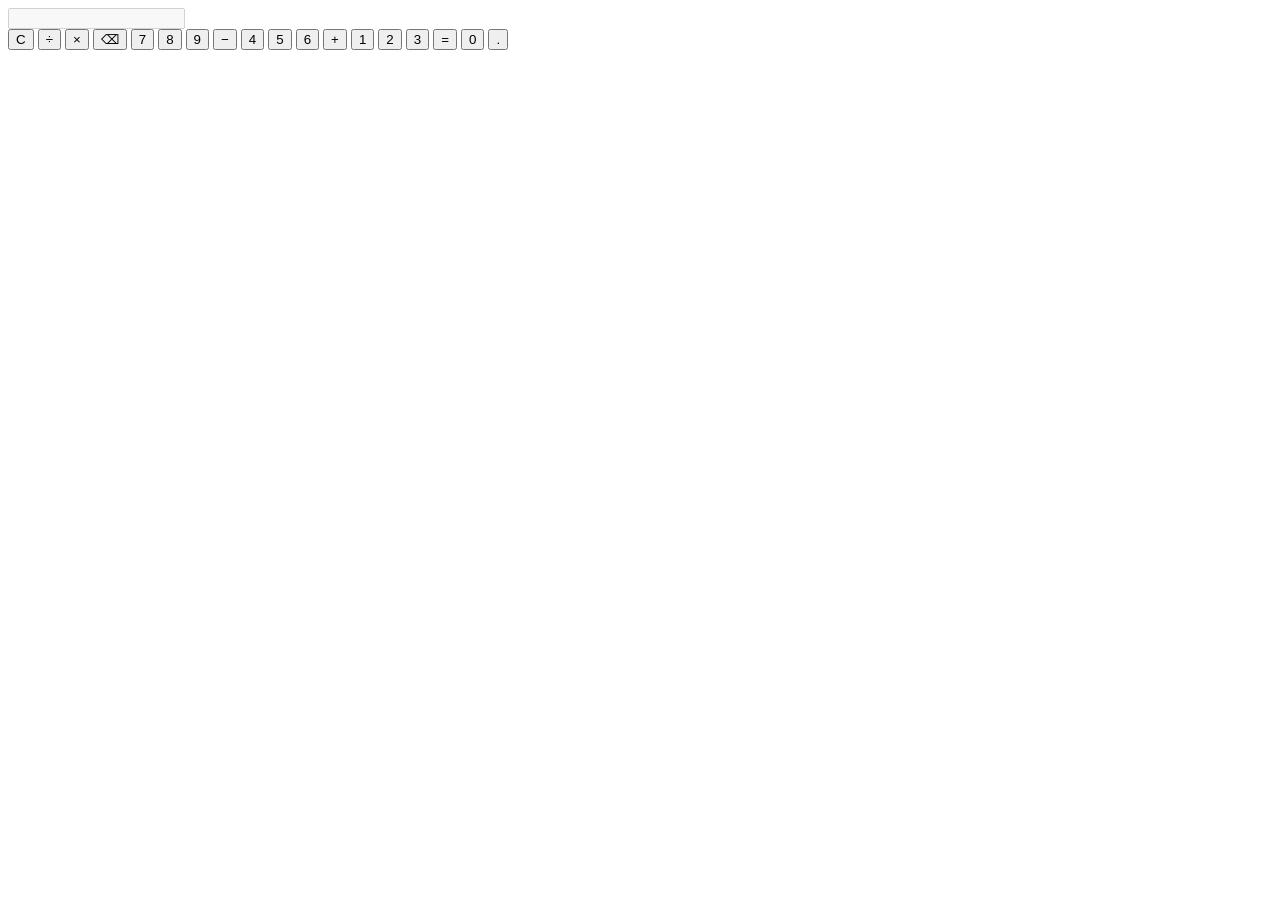
==== Calculator/index.html @ 05aeff5b "Rename index.html to Calculator/index.html" ====
<!DOCTYPE html>
<html lang="en">
<head>
  <meta charset="UTF-8">
  <title>Calculator</title>
  <link rel="stylesheet" href="style.css">
</head>
<body>

<div class="calculator">

  <input type="text" id="display" disabled>

  <div class="buttons">

    <button onclick="clearDisplay()">C</button>
    <button onclick="append('/')">÷</button>
    <button onclick="append('*')">×</button>
    <button onclick="deleteLast()">⌫</button>

    <button onclick="append('7')">7</button>
    <button onclick="append('8')">8</button>
    <button onclick="append('9')">9</button>
    <button onclick="append('-')">−</button>

    <button onclick="append('4')">4</button>
    <button onclick="append('5')">5</button>
    <button onclick="append('6')">6</button>
    <button onclick="append('+')">+</button>

    <button onclick="append('1')">1</button>
    <button onclick="append('2')">2</button>
    <button onclick="append('3')">3</button>
    <button onclick="calculate()">=</button>

    <button onclick="append('0')" class="zero">0</button>
    <button onclick="append('.')">.</button>

  </div>

</div>

<script src="script.js"></script>
</body>
</html>
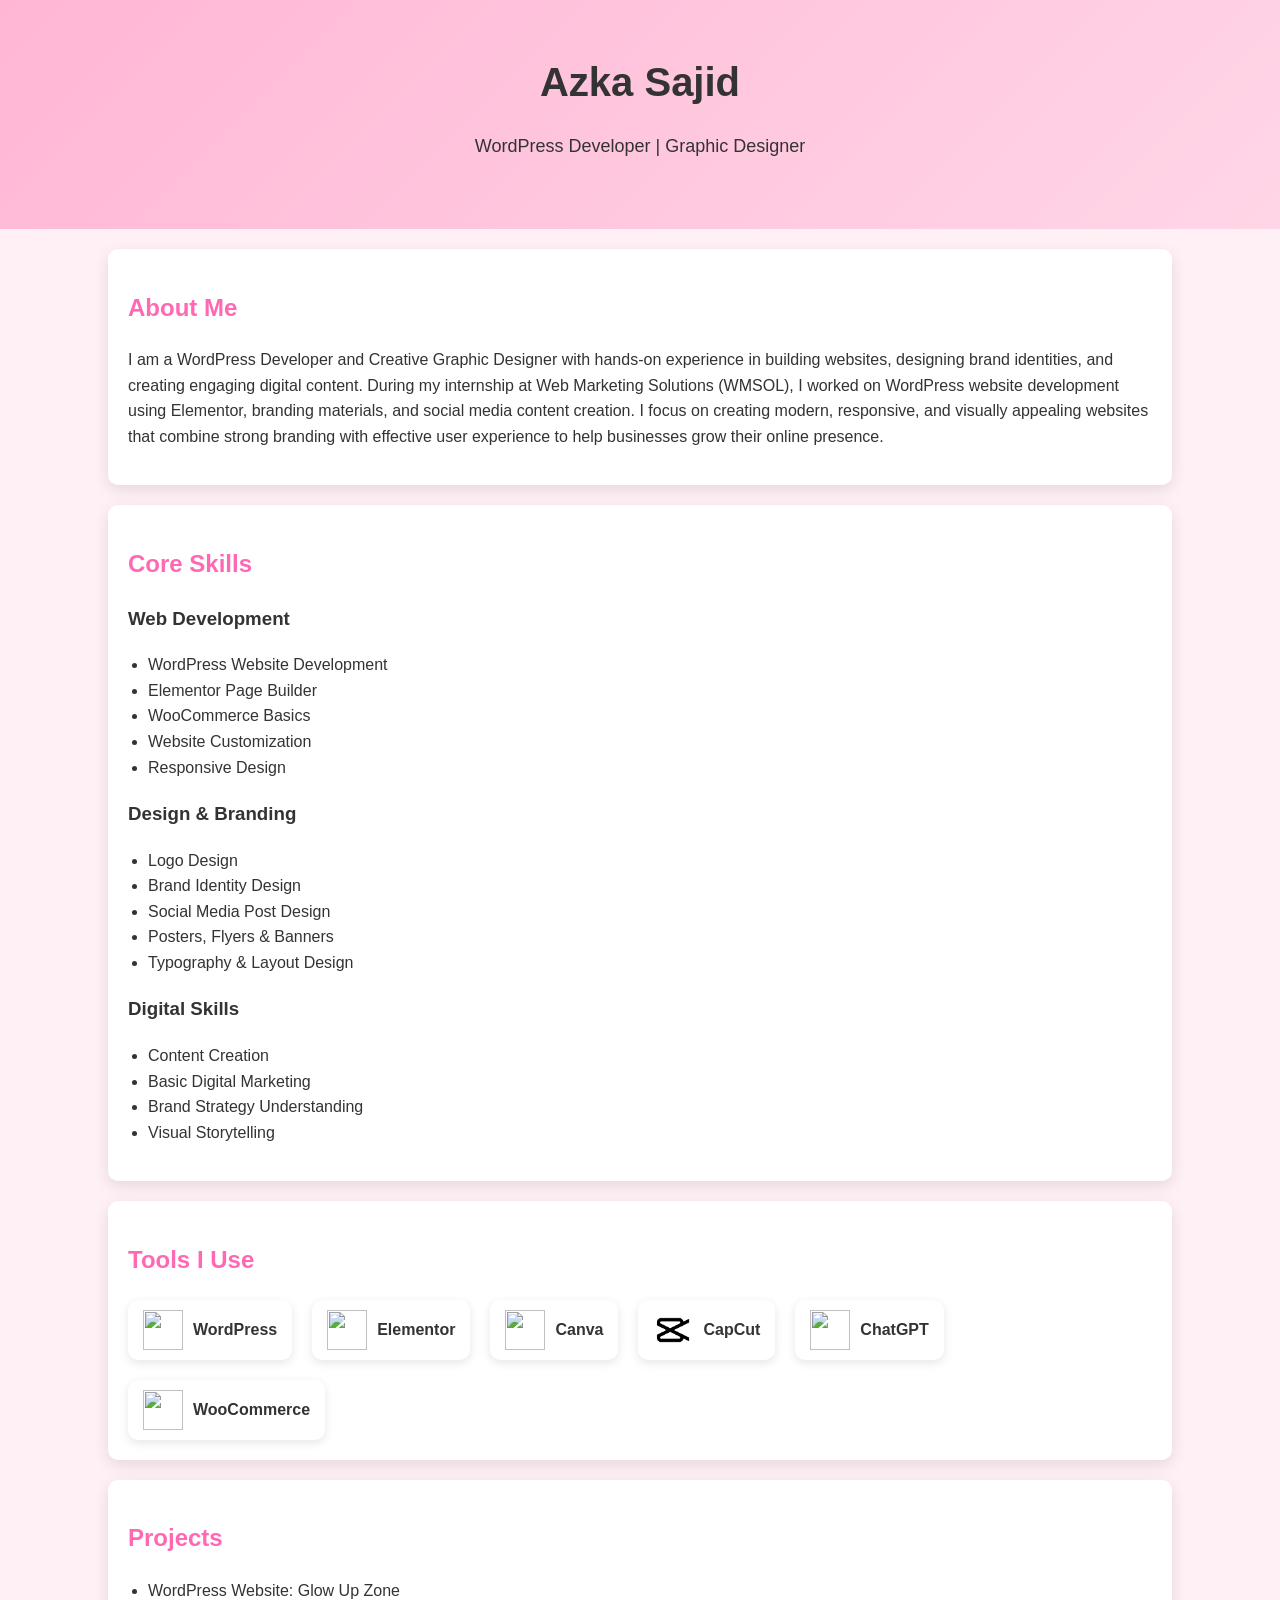
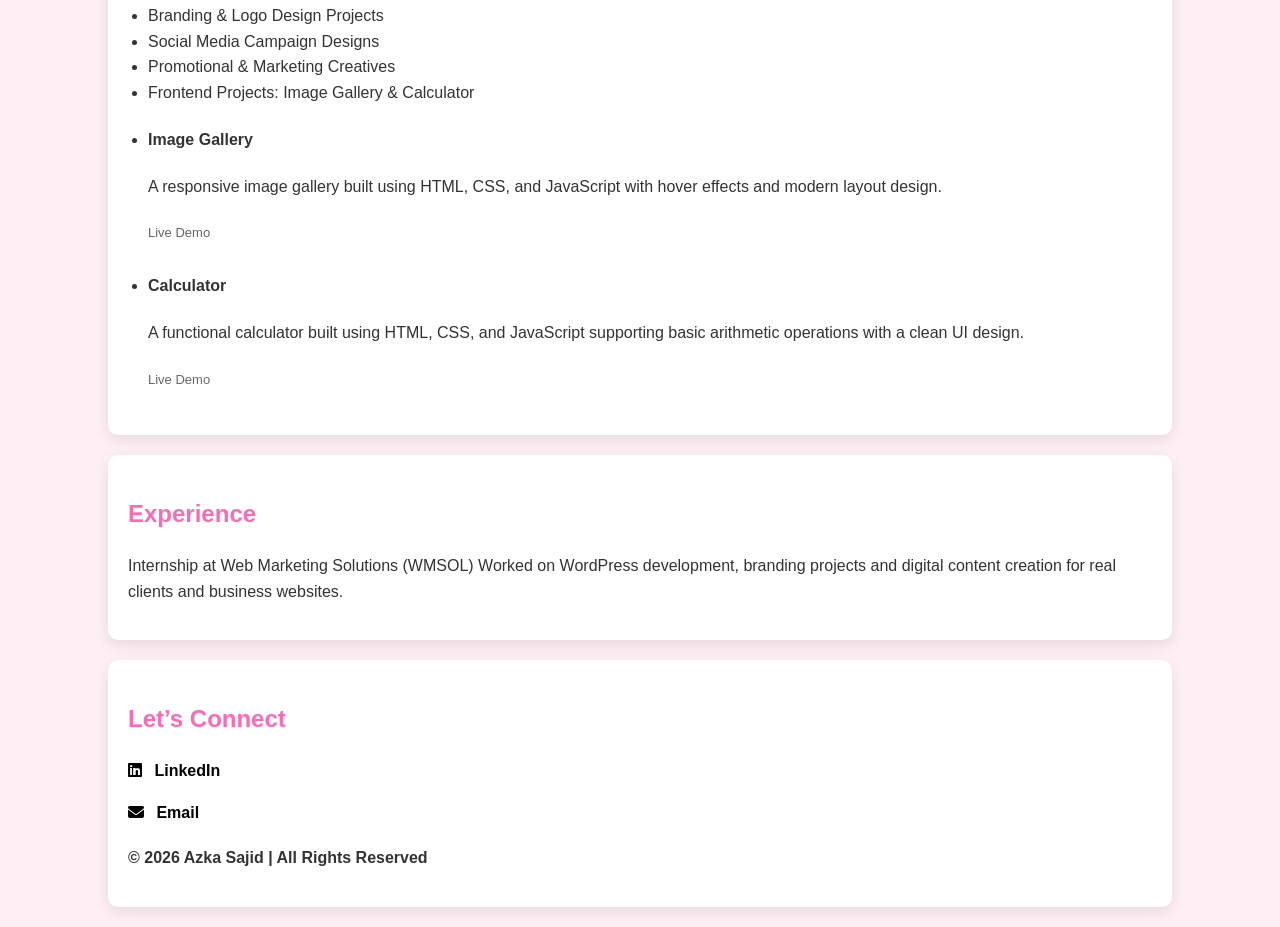
==== commit 04f7928c: "Add files via upload" ====
--- a/Calculator/index.html
+++ b/Calculator/index.html
@@ -2,44 +2,154 @@
 <html lang="en">
 <head>
   <meta charset="UTF-8">
-  <title>Calculator</title>
+  <title>Azka Sajid | Portfolio</title>
   <link rel="stylesheet" href="style.css">
+  <link rel="stylesheet" href="https://cdnjs.cloudflare.com/ajax/libs/font-awesome/6.5.0/css/all.min.css">
 </head>
 <body>
 
-<div class="calculator">
+<header>
+  <h1>Azka Sajid</h1>
+  <p>WordPress Developer | Graphic Designer</p>
+</header>
 
-  <input type="text" id="display" disabled>
+<section>
+  <h2>About Me</h2>
+  <p>
+    I am a WordPress Developer and Creative Graphic Designer with hands-on experience in building websites, designing brand identities, and creating engaging digital content. During my internship at Web Marketing Solutions (WMSOL), I worked on WordPress website development using Elementor, branding materials, and social media content creation.
 
-  <div class="buttons">
+    I focus on creating modern, responsive, and visually appealing websites that combine strong branding with effective user experience to help businesses grow their online presence.
+  </p>
+</section>
 
-    <button onclick="clearDisplay()">C</button>
-    <button onclick="append('/')">÷</button>
-    <button onclick="append('*')">×</button>
-    <button onclick="deleteLast()">⌫</button>
+<section>
+  <h2>Core Skills</h2>
 
-    <button onclick="append('7')">7</button>
-    <button onclick="append('8')">8</button>
-    <button onclick="append('9')">9</button>
-    <button onclick="append('-')">−</button>
+  <h3>Web Development</h3>
+  <ul>
+    <li>WordPress Website Development</li>
+    <li>Elementor Page Builder</li>
+    <li>WooCommerce Basics</li>
+    <li>Website Customization</li>
+    <li>Responsive Design</li>
+  </ul>
 
-    <button onclick="append('4')">4</button>
-    <button onclick="append('5')">5</button>
-    <button onclick="append('6')">6</button>
-    <button onclick="append('+')">+</button>
+  <h3>Design & Branding</h3>
+  <ul>
+    <li>Logo Design</li>
+    <li>Brand Identity Design</li>
+    <li>Social Media Post Design</li>
+    <li>Posters, Flyers & Banners</li>
+    <li>Typography & Layout Design</li>
+  </ul>
 
-    <button onclick="append('1')">1</button>
-    <button onclick="append('2')">2</button>
-    <button onclick="append('3')">3</button>
-    <button onclick="calculate()">=</button>
+  <h3>Digital Skills</h3>
+  <ul>
+    <li>Content Creation</li>
+    <li>Basic Digital Marketing</li>
+    <li>Brand Strategy Understanding</li>
+    <li>Visual Storytelling</li>
+  </ul>
+</section>
 
-    <button onclick="append('0')" class="zero">0</button>
-    <button onclick="append('.')">.</button>
+<section>
+  <h2>Tools I Use</h2>
+
+  <div class="tools-box">
+
+    <div class="tool">
+      <img src="https://img.icons8.com/color/48/wordpress.png"/>
+      <span>WordPress</span>
+    </div>
+
+    <div class="tool">
+      <img src="https://cdn.simpleicons.org/elementor"/>
+      <span>Elementor</span>
+    </div>
+
+    <div class="tool">
+      <img src="https://img.icons8.com/color/48/canva.png"/>
+      <span>Canva</span>
+    </div>
+
+  <div class="tool">
+  <img src="capcut.png" alt="CapCut">
+  <span>CapCut</span>
+  </div>
+
+    <div class="tool">
+      <img src="https://img.icons8.com/color/48/chatgpt.png"/>
+      <span>ChatGPT</span>
+    </div>
+
+    <div class="tool">
+      <img src="https://img.icons8.com/color/48/woocommerce.png"/>
+      <span>WooCommerce</span>
+    </div>
 
   </div>
+</section>
 
-</div>
+<section>
+  <h2>Projects</h2>
 
-<script src="script.js"></script>
+  <ul>
+    <li>WordPress Website: Glow Up Zone</li>
+    <li>Branding & Logo Design Projects</li>
+    <li>Social Media Campaign Designs</li>
+    <li>Promotional & Marketing Creatives</li>
+    <li>Frontend Projects: Image Gallery & Calculator</li>
+  
+
+  <!-- Image Gallery Project -->
+  <li><h4>Image Gallery</h4></li>
+  <p>
+    A responsive image gallery built using HTML, CSS, and JavaScript with hover effects and modern layout design.
+  </p>
+
+  <a class="live-demo" href="https://azkasajid5.github.io/CodeAlpha_ImageGallery/" target="_blank">
+  Live Demo
+</a>
+  
+
+  <!-- Calculator Project -->
+  <li><h4>Calculator</h4></li>
+  <p>
+    A functional calculator built using HTML, CSS, and JavaScript supporting basic arithmetic operations with a clean UI design.
+  </p>
+  <a class="live-demo" href="https://azkasajid5.github.io/CodeAlpha_Calculator/" target="_blank">
+    Live Demo
+  </a>
+</ul>
+</section>
+
+<section>
+  <h2>Experience</h2>
+  <p>
+    Internship at Web Marketing Solutions (WMSOL)  
+    Worked on WordPress development, branding projects and digital content creation for real clients and business websites.
+  </p>
+</section>
+
+<section class="contact-links">
+  <h2>Let’s Connect</h2>
+
+  <p>
+    <a href="https://www.linkedin.com/in/azka-sajid" target="_blank">
+      <i class="fa-brands fa-linkedin"></i> LinkedIn
+    </a>
+  </p>
+
+  <p>
+    <a href="mailto:azka28966@gmail.com">
+      <i class="fa-solid fa-envelope"></i> Email
+    </a>
+  </p>
+    
+<footer>
+  <p>© 2026 Azka Sajid | All Rights Reserved</p>
+</footer>
+
 </body>
 </html>
+
--- a/Calculator/style.css
+++ b/Calculator/style.css
@@ -0,0 +1,128 @@
+body {
+  margin: 0;
+  font-family: Arial, sans-serif;
+  background: #fff0f5;
+  color: #333;
+  line-height: 1.6;
+}
+
+header {
+  text-align: center;
+  padding: 50px;
+  background: linear-gradient(135deg, #ffb6d5, #ffd6e7);
+}
+
+header h1 {
+  margin: 0;
+  font-size: 40px;
+}
+
+header p {
+  font-size: 18px;
+}
+
+section {
+  background: white;
+  margin: 20px auto;
+  padding: 20px;
+  width: 80%;
+  border-radius: 10px;
+  box-shadow: 0 5px 15px rgba(0,0,0,0.1);
+}
+
+h2 {
+  color: #ff69b4;
+}
+
+ul {
+  padding-left: 20px;
+}
+
+a {
+    color: black;
+    text-decoration: none;
+    font-weight: bold;
+    display: inline-block;
+    margin: 8px 0;
+}
+
+a i {
+    color: black;   /* makes icons black too */
+    margin-right: 8px;
+}
+
+a:hover {
+    color: #444;
+}
+
+a:hover i {
+    color: #444;
+}
+
+.contact-links a {
+    color: black;
+    text-decoration: none;
+    font-weight: bold;
+    display: block;
+    margin: 10px 0;
+}
+
+.contact-links i {
+    color: black;
+    margin-right: 8px;
+}
+
+.contact-links a:hover {
+    color: #444;
+}
+
+.contact-links a:hover i {
+    color: #444;
+}
+
+.tools-box {
+    display: flex;
+    flex-wrap: wrap;
+    gap: 20px;
+}
+
+.tool {
+    display: flex;
+    align-items: center;
+    gap: 10px;
+    background: #fff;
+    padding: 10px 15px;
+    border-radius: 10px;
+    box-shadow: 0 3px 10px rgba(0,0,0,0.1);
+}
+
+.tool img {
+    width: 40px;
+    height: 40px;
+}
+
+.tool span {
+    font-size: 16px;
+    font-weight: bold;
+}
+
+.live-demo {
+    font-size: 13px;
+    font-weight: normal;
+    color: #666;
+    text-decoration: none;
+}
+
+.live-demo:hover {
+    color: #ff4fa3;
+    text-decoration: underline;
+}
+
+
+footer {
+    text-align: left;
+    color:black
+    padding: 20px;
+    margin-top: 20px;
+    font-weight: bold;
+}
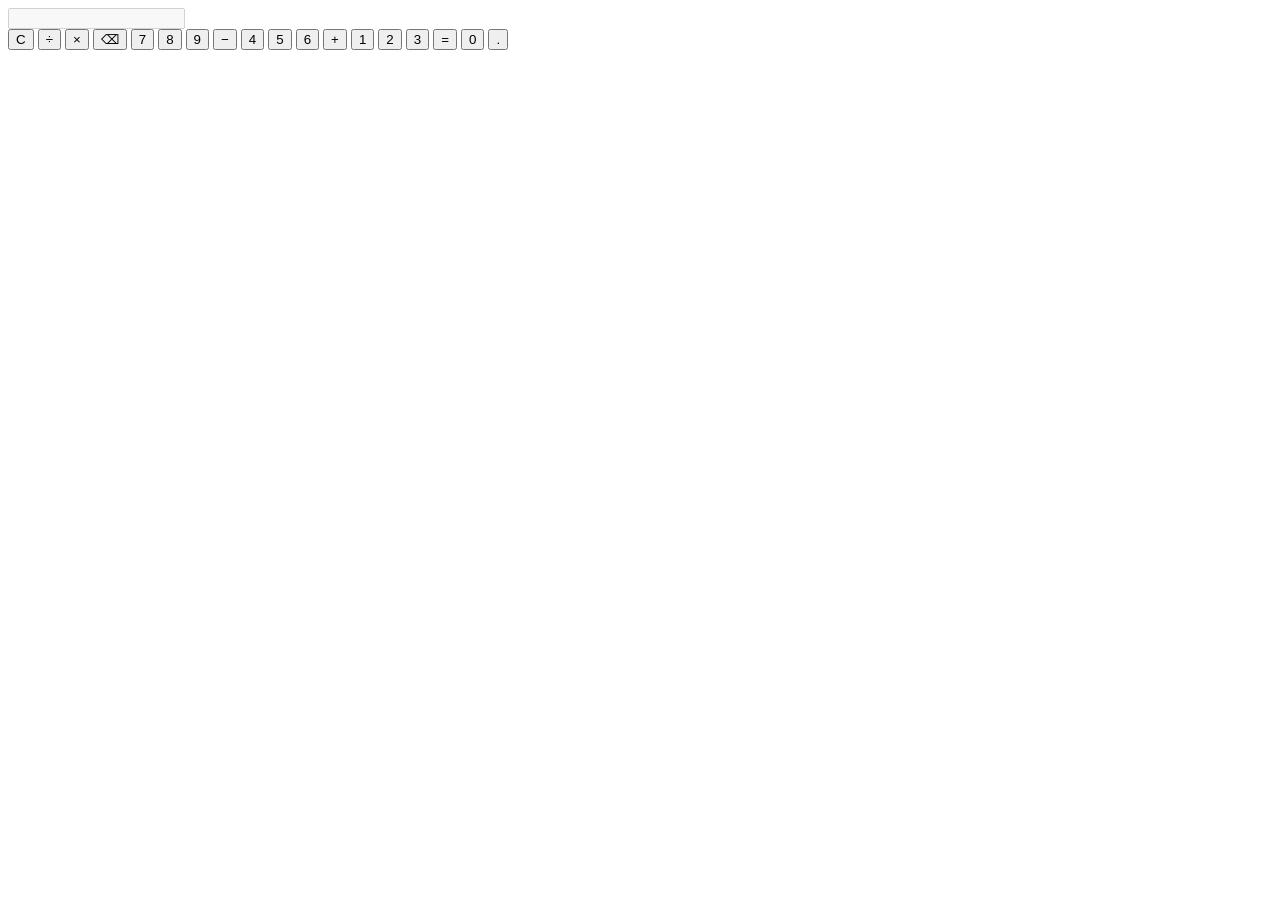
==== commit e6b14a69: "Rename index.html to Calculator/index.html" ====
--- a/Calculator/index.html
+++ b/Calculator/index.html
@@ -2,154 +2,44 @@
 <html lang="en">
 <head>
   <meta charset="UTF-8">
-  <title>Azka Sajid | Portfolio</title>
+  <title>Calculator</title>
   <link rel="stylesheet" href="style.css">
-  <link rel="stylesheet" href="https://cdnjs.cloudflare.com/ajax/libs/font-awesome/6.5.0/css/all.min.css">
 </head>
 <body>
 
-<header>
-  <h1>Azka Sajid</h1>
-  <p>WordPress Developer | Graphic Designer</p>
-</header>
+<div class="calculator">
 
-<section>
-  <h2>About Me</h2>
-  <p>
-    I am a WordPress Developer and Creative Graphic Designer with hands-on experience in building websites, designing brand identities, and creating engaging digital content. During my internship at Web Marketing Solutions (WMSOL), I worked on WordPress website development using Elementor, branding materials, and social media content creation.
+  <input type="text" id="display" disabled>
 
-    I focus on creating modern, responsive, and visually appealing websites that combine strong branding with effective user experience to help businesses grow their online presence.
-  </p>
-</section>
+  <div class="buttons">
 
-<section>
-  <h2>Core Skills</h2>
+    <button onclick="clearDisplay()">C</button>
+    <button onclick="append('/')">÷</button>
+    <button onclick="append('*')">×</button>
+    <button onclick="deleteLast()">⌫</button>
 
-  <h3>Web Development</h3>
-  <ul>
-    <li>WordPress Website Development</li>
-    <li>Elementor Page Builder</li>
-    <li>WooCommerce Basics</li>
-    <li>Website Customization</li>
-    <li>Responsive Design</li>
-  </ul>
+    <button onclick="append('7')">7</button>
+    <button onclick="append('8')">8</button>
+    <button onclick="append('9')">9</button>
+    <button onclick="append('-')">−</button>
 
-  <h3>Design & Branding</h3>
-  <ul>
-    <li>Logo Design</li>
-    <li>Brand Identity Design</li>
-    <li>Social Media Post Design</li>
-    <li>Posters, Flyers & Banners</li>
-    <li>Typography & Layout Design</li>
-  </ul>
+    <button onclick="append('4')">4</button>
+    <button onclick="append('5')">5</button>
+    <button onclick="append('6')">6</button>
+    <button onclick="append('+')">+</button>
 
-  <h3>Digital Skills</h3>
-  <ul>
-    <li>Content Creation</li>
-    <li>Basic Digital Marketing</li>
-    <li>Brand Strategy Understanding</li>
-    <li>Visual Storytelling</li>
-  </ul>
-</section>
+    <button onclick="append('1')">1</button>
+    <button onclick="append('2')">2</button>
+    <button onclick="append('3')">3</button>
+    <button onclick="calculate()">=</button>
 
-<section>
-  <h2>Tools I Use</h2>
+    <button onclick="append('0')" class="zero">0</button>
+    <button onclick="append('.')">.</button>
 
-  <div class="tools-box">
-
-    <div class="tool">
-      <img src="https://img.icons8.com/color/48/wordpress.png"/>
-      <span>WordPress</span>
-    </div>
-
-    <div class="tool">
-      <img src="https://cdn.simpleicons.org/elementor"/>
-      <span>Elementor</span>
-    </div>
-
-    <div class="tool">
-      <img src="https://img.icons8.com/color/48/canva.png"/>
-      <span>Canva</span>
-    </div>
-
-  <div class="tool">
-  <img src="capcut.png" alt="CapCut">
-  <span>CapCut</span>
   </div>
 
-    <div class="tool">
-      <img src="https://img.icons8.com/color/48/chatgpt.png"/>
-      <span>ChatGPT</span>
-    </div>
+</div>
 
-    <div class="tool">
-      <img src="https://img.icons8.com/color/48/woocommerce.png"/>
-      <span>WooCommerce</span>
-    </div>
-
-  </div>
-</section>
-
-<section>
-  <h2>Projects</h2>
-
-  <ul>
-    <li>WordPress Website: Glow Up Zone</li>
-    <li>Branding & Logo Design Projects</li>
-    <li>Social Media Campaign Designs</li>
-    <li>Promotional & Marketing Creatives</li>
-    <li>Frontend Projects: Image Gallery & Calculator</li>
-  
-
-  <!-- Image Gallery Project -->
-  <li><h4>Image Gallery</h4></li>
-  <p>
-    A responsive image gallery built using HTML, CSS, and JavaScript with hover effects and modern layout design.
-  </p>
-
-  <a class="live-demo" href="https://azkasajid5.github.io/CodeAlpha_ImageGallery/" target="_blank">
-  Live Demo
-</a>
-  
-
-  <!-- Calculator Project -->
-  <li><h4>Calculator</h4></li>
-  <p>
-    A functional calculator built using HTML, CSS, and JavaScript supporting basic arithmetic operations with a clean UI design.
-  </p>
-  <a class="live-demo" href="https://azkasajid5.github.io/CodeAlpha_Calculator/" target="_blank">
-    Live Demo
-  </a>
-</ul>
-</section>
-
-<section>
-  <h2>Experience</h2>
-  <p>
-    Internship at Web Marketing Solutions (WMSOL)  
-    Worked on WordPress development, branding projects and digital content creation for real clients and business websites.
-  </p>
-</section>
-
-<section class="contact-links">
-  <h2>Let’s Connect</h2>
-
-  <p>
-    <a href="https://www.linkedin.com/in/azka-sajid" target="_blank">
-      <i class="fa-brands fa-linkedin"></i> LinkedIn
-    </a>
-  </p>
-
-  <p>
-    <a href="mailto:azka28966@gmail.com">
-      <i class="fa-solid fa-envelope"></i> Email
-    </a>
-  </p>
-    
-<footer>
-  <p>© 2026 Azka Sajid | All Rights Reserved</p>
-</footer>
-
+<script src="script.js"></script>
 </body>
 </html>
-
